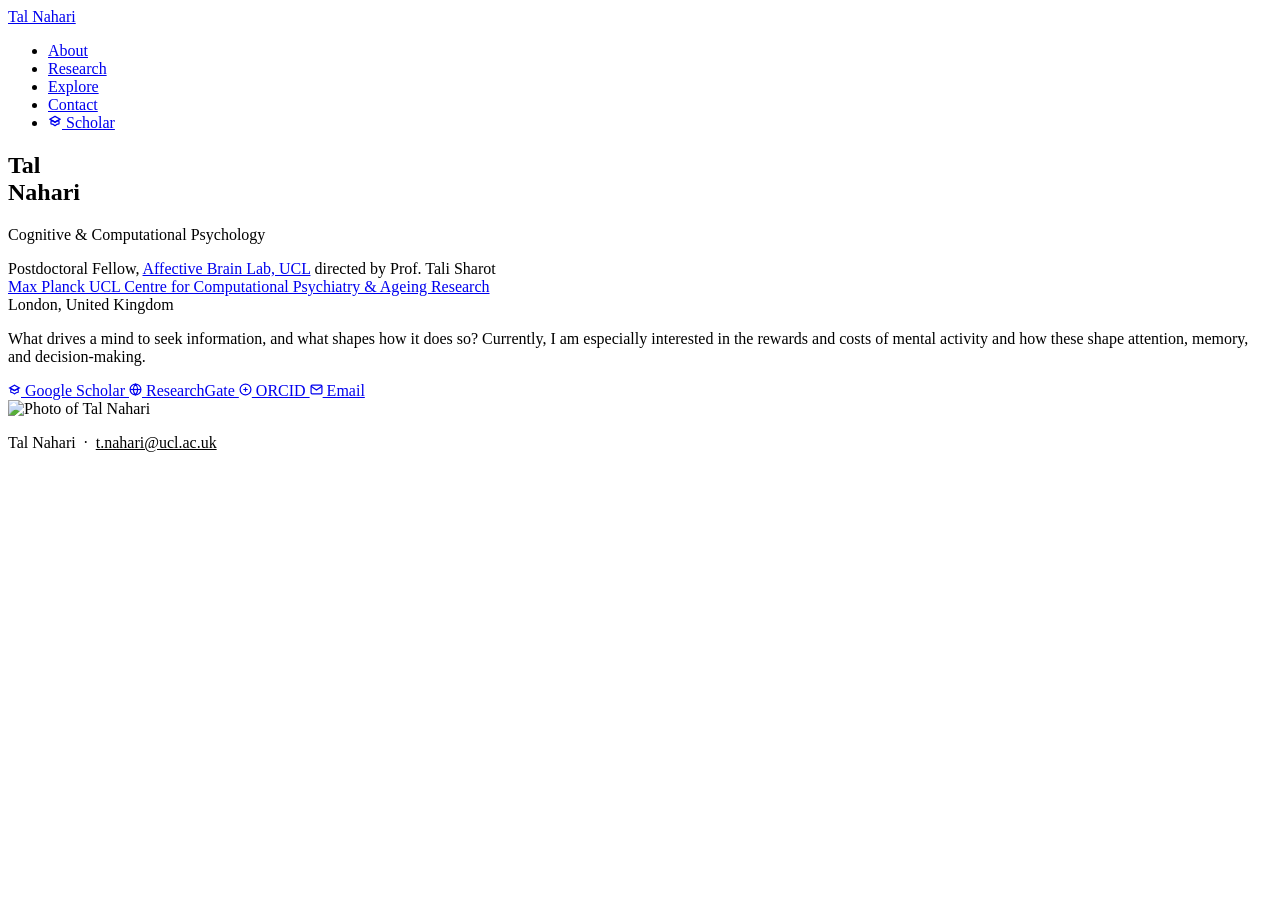
==== index.html @ 0ed112f7 "Add files via upload" ====
<!DOCTYPE html>
<html lang="en">
<head>
  <meta charset="UTF-8" />
  <meta name="viewport" content="width=device-width, initial-scale=1.0" />
  <title>Tal Nahari — Cognitive Neuroscience</title>
  <meta name="description" content="Tal Nahari — Postdoctoral Fellow in Cognitive & Computational Neuroscience at the Max Planck UCL Centre, Affective Brain Lab." />
  <link rel="stylesheet" href="style.css" />
</head>
<body>

  <!-- NAV -->
  <nav class="nav">
    <div class="nav-inner">
      <a href="index.html" class="nav-brand">Tal Nahari</a>
      <ul class="nav-links">
        <li><a href="index.html" class="active">About</a></li>
        <li><a href="research.html">Research</a></li>
        <li><a href="fun.html">Explore</a></li>
        <li><a href="contact.html">Contact</a></li>
        <li>
          <a href="https://scholar.google.com/citations?user=2rUbAiMAAAAJ&hl=en" target="_blank" rel="noopener" class="scholar-link">
            <svg width="14" height="14" viewBox="0 0 24 24" fill="none" stroke="currentColor" stroke-width="2.2" stroke-linecap="round" stroke-linejoin="round"><path d="M12 14l9-5-9-5-9 5 9 5z"/><path d="M12 14l6.16-3.422a12.083 12.083 0 01.665 6.479A11.952 11.952 0 0012 20.055a11.952 11.952 0 00-6.824-2.998 12.078 12.078 0 01.665-6.479L12 14z"/></svg>
            Scholar
          </a>
        </li>
      </ul>
    </div>
  </nav>

  <!-- MAIN -->
  <main class="page">

    <!-- HERO -->
    <section class="hero">
      <div class="hero-text">
        <p class="greeting"></p>
        <h1>Tal<br>Nahari</h1>
        <p class="title">Cognitive &amp; Computational Psychology</p>

        <p class="affil-line">
          Postdoctoral Fellow, <a href="https://affectivebrain.com/?page_id=7179" target="_blank" rel="noopener">Affective Brain Lab, UCL</a> directed by Prof. Tali Sharot<br>
          <a href="https://www.mps-ucl-centre.mpg.de/person/131955" target="_blank" rel="noopener">Max Planck UCL Centre for Computational Psychiatry &amp; Ageing Research</a><br>
          London, United Kingdom
        </p>

        <p class="bio">
          What drives a mind to seek information, and what shapes how it does so?
          Currently, I am especially interested in the rewards and costs of mental activity and how these shape attention, memory, and decision-making.
        </p>

        <div class="academic-links">
          <a href="https://scholar.google.com/citations?user=2rUbAiMAAAAJ&hl=en" target="_blank" rel="noopener" class="alink">
            <svg width="13" height="13" viewBox="0 0 24 24" fill="none" stroke="currentColor" stroke-width="2.2"><path d="M12 14l9-5-9-5-9 5 9 5z"/><path d="M12 14l6.16-3.422a12.083 12.083 0 01.665 6.479A11.952 11.952 0 0012 20.055a11.952 11.952 0 00-6.824-2.998 12.078 12.078 0 01.665-6.479L12 14z"/></svg>
            Google Scholar
          </a>
          <a href="https://www.researchgate.net/profile/Tal-Nahari" target="_blank" rel="noopener" class="alink">
            <svg width="13" height="13" viewBox="0 0 24 24" fill="none" stroke="currentColor" stroke-width="2.2"><circle cx="12" cy="12" r="10"/><line x1="2" y1="12" x2="22" y2="12"/><path d="M12 2a15.3 15.3 0 0 1 4 10 15.3 15.3 0 0 1-4 10 15.3 15.3 0 0 1-4-10 15.3 15.3 0 0 1 4-10z"/></svg>
            ResearchGate
          </a>
          <a href="https://orcid.org/0000-0002-9648-8674" target="_blank" rel="noopener" class="alink">
            <svg width="13" height="13" viewBox="0 0 24 24" fill="none" stroke="currentColor" stroke-width="2.2"><circle cx="12" cy="12" r="10"/><path d="M8 12h8M12 8v8"/></svg>
            ORCID
          </a>
          <a href="mailto:t.nahari@ucl.ac.uk" class="alink">
            <svg width="13" height="13" viewBox="0 0 24 24" fill="none" stroke="currentColor" stroke-width="2.2"><path d="M4 4h16c1.1 0 2 .9 2 2v12c0 1.1-.9 2-2 2H4c-1.1 0-2-.9-2-2V6c0-1.1.9-2 2-2z"/><polyline points="22,6 12,13 2,6"/></svg>
            Email
          </a>
        </div>
      </div>

      <div class="hero-img">
        <img src="http://affectivebrain.com/wp-content/uploads/2023/09/TalNahari2.jpg" alt="Photo of Tal Nahari" />
      </div>
    </section>

    <!-- EDUCATION -->
    <!-- <section class="awards-section">
      <h2 class="section-title">Education</h2>
      <div class="awards-grid">
        <div class="award-row">
          <span class="award-year">2023</span>
          <span class="award-text">
            <strong>PhD, Cognitive and Brain Sciences</strong> — The Hebrew University of Jerusalem<br>
            <span style="font-size:0.84rem;color:var(--muted)">Supervised by Dr. Eran Eldar &amp; Prof. Yoni Pertzov</span>
          </span>
        </div>
        <div class="award-row">
          <span class="award-year">2017</span>
          <span class="award-text">
            <strong>Accelerated MA (with honours), Cognitive Sciences</strong> — The Hebrew University of Jerusalem<br>
            <span style="font-size:0.84rem;color:var(--muted)">Supervised by Prof. Ran Hassin</span>
          </span>
        </div>
        <div class="award-row">
          <span class="award-year">2015</span>
          <span class="award-text">
            <strong>BA, Cognitive Sciences &amp; Psychology</strong> — The Hebrew University of Jerusalem
          </span>
        </div>
      </div>
    </section> -->

    <!-- AWARDS -->
    <!-- <section class="awards-section">
      <h2 class="section-title">Honours &amp; Awards</h2>
      <div class="awards-grid">
        <div class="award-row">
          <span class="award-year">2023</span>
          <span class="award-text">Postdoctoral fellowship for promising women, The Hebrew University of Jerusalem</span>
        </div>
        <div class="award-row">
          <span class="award-year">2023</span>
          <span class="award-text">Schlomiuk Prize for Excellence — PhD Dissertation</span>
        </div>
        <div class="award-row">
          <span class="award-year">2019</span>
          <span class="award-text">Azrieli Fellowship, Azrieli Foundation</span>
        </div>
        <div class="award-row">
          <span class="award-year">2019</span>
          <span class="award-text">Hebrew University President's Scholarship</span>
        </div>
        <div class="award-row">
          <span class="award-year">2017</span>
          <span class="award-text">Dean's List for Excellence in MA Studies</span>
        </div>
        <div class="award-row">
          <span class="award-year">2016</span>
          <span class="award-text">Dean's List for Excellence in MA Studies &amp; Faculty Prize</span>
        </div>
        <div class="award-row">
          <span class="award-year">2014</span>
          <span class="award-text">Prize for Social Involvement, Cognitive Sciences Department</span>
        </div>
      </div>
    </section> -->

  </main>

  <footer>
    <p>Tal Nahari &nbsp;·&nbsp; <a href="mailto:t.nahari@ucl.ac.uk" style="color:var(--accent)">t.nahari@ucl.ac.uk</a></p>
  </footer>

</body>
</html>
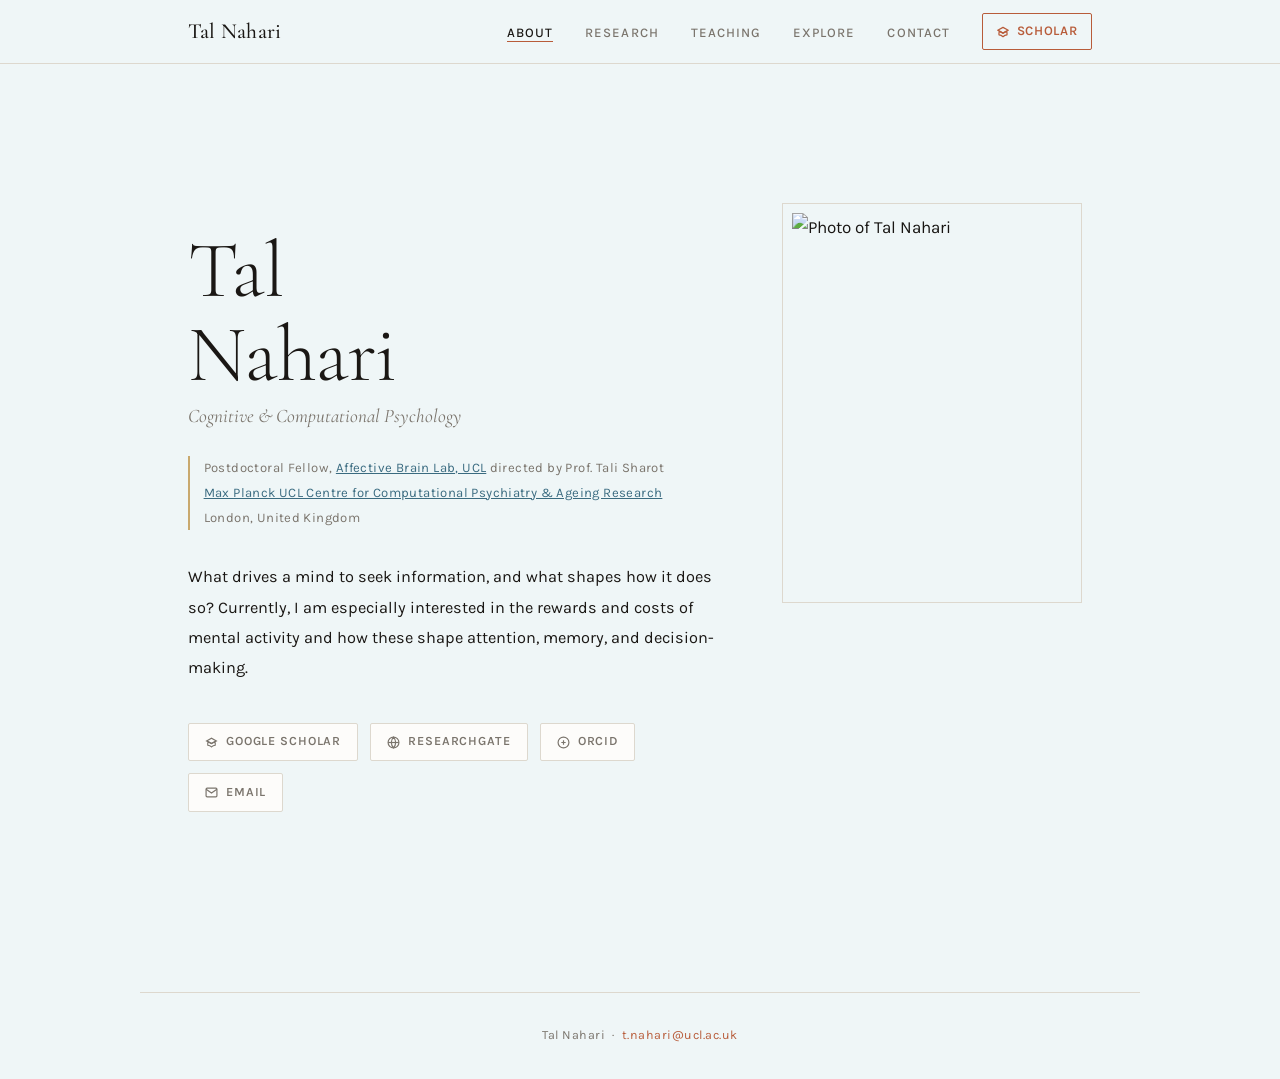
==== commit ea1aa278: "Update index.html" ====
--- a/index.html
+++ b/index.html
@@ -16,6 +16,7 @@
       <ul class="nav-links">
         <li><a href="index.html" class="active">About</a></li>
         <li><a href="research.html">Research</a></li>
+        <li><a href="teaching.html">Teaching</a></li>
         <li><a href="fun.html">Explore</a></li>
         <li><a href="contact.html">Contact</a></li>
         <li>
--- a/style.css
+++ b/style.css
@@ -0,0 +1,572 @@
+/* ============================================
+   TAL NAHARI — Personal Academic Website
+   ============================================ */
+
+@import url('https://fonts.googleapis.com/css2?family=Cormorant+Garamond:ital,wght@0,300;0,400;0,500;0,600;1,300;1,400;1,500&family=Karla:ital,wght@0,300;0,400;0,500;0,600;1,300&display=swap');
+
+/* ---- Reset & Base ---- */
+*, *::before, *::after { box-sizing: border-box; margin: 0; padding: 0; }
+
+:root {
+  --bg:       #eff6f7;
+  --bg2:      #EEEAE2;
+  --white:    #FDFCFA;
+  --text:     #1A1714;
+  --muted:    #7A746C;
+  --border:   #DDD8CE;
+  --accent:   #B85C3A;
+  --accent-h: #9B4728;
+  --teal:     #3A6B80;
+  --sage:     #537A5A;
+  --sand:     #C9A96E;
+
+  /* --bg:       #abeff8;
+  --bg2:      #abe8f5;
+  --white:    #FCFEFE;
+
+  --text:     #142126;
+  --muted:    #61727A;
+  --border:   #C9D7DC;
+
+  --accent:   #3A6B80;
+  --accent-h: #2E586A;
+
+  --teal:     #2F6175;
+  --sage:     #5F7F7B;
+  --sand:     #B8A17A; */
+
+  --font-display: 'Cormorant Garamond', Georgia, serif;
+  --font-body:    'Karla', system-ui, sans-serif;
+
+  --nav-h: 64px;
+  --max-w: 1000px;
+  --gap:   clamp(1.5rem, 4vw, 3rem);
+}
+
+html { scroll-behavior: smooth; }
+
+body {
+  background: var(--bg);
+  color: var(--text);
+  font-family: var(--font-body);
+  font-size: clamp(15px, 1.8vw, 17px);
+  line-height: 1.75;
+  -webkit-font-smoothing: antialiased;
+}
+
+a { color: inherit; text-decoration: none; }
+img { max-width: 100%; display: block; }
+ul { list-style: none; }
+
+/* ---- NAV ---- */
+.nav {
+  position: sticky; top: 0; z-index: 100;
+  background: var(--bg);
+  border-bottom: 1px solid var(--border);
+  height: var(--nav-h);
+}
+.nav-inner {
+  max-width: var(--max-w);
+  margin: 0 auto;
+  padding: 0 var(--gap);
+  height: 100%;
+  display: flex;
+  align-items: center;
+  justify-content: space-between;
+}
+.nav-brand {
+  font-family: var(--font-display);
+  font-size: 1.35rem;
+  font-weight: 500;
+  letter-spacing: 0.01em;
+  color: var(--text);
+  transition: color .2s;
+}
+.nav-brand:hover { color: var(--accent); }
+
+.nav-links {
+  display: flex;
+  align-items: center;
+  gap: 2rem;
+}
+.nav-links a {
+  font-size: 0.82rem;
+  font-weight: 500;
+  letter-spacing: 0.08em;
+  text-transform: uppercase;
+  color: var(--muted);
+  transition: color .2s;
+  position: relative;
+  padding-bottom: 2px;
+}
+.nav-links a::after {
+  content: '';
+  position: absolute;
+  bottom: 0; left: 0;
+  width: 0; height: 1px;
+  background: var(--accent);
+  transition: width .25s ease;
+}
+.nav-links a:hover,
+.nav-links a.active {
+  color: var(--text);
+}
+.nav-links a:hover::after,
+.nav-links a.active::after { width: 100%; }
+
+.nav-links .scholar-link {
+  display: flex;
+  align-items: center;
+  gap: 0.4rem;
+  color: var(--accent);
+  font-weight: 600;
+  letter-spacing: 0.05em;
+  padding: 0.35rem 0.85rem;
+  border: 1px solid var(--accent);
+  border-radius: 2px;
+  transition: background .2s, color .2s;
+}
+.nav-links .scholar-link::after { display: none; }
+.nav-links .scholar-link:hover {
+  background: var(--accent);
+  color: var(--white);
+}
+
+/* ---- PAGE WRAPPER ---- */
+.page {
+  max-width: var(--max-w);
+  margin: 0 auto;
+  padding: clamp(2.5rem, 6vw, 5rem) var(--gap);
+}
+
+/* ---- PAGE HEADER ---- */
+.page-header {
+  margin-bottom: 3rem;
+  padding-bottom: 1.5rem;
+  border-bottom: 1px solid var(--border);
+}
+.page-header .eyebrow {
+  font-size: 0.72rem;
+  letter-spacing: 0.15em;
+  text-transform: uppercase;
+  color: var(--accent);
+  font-weight: 600;
+  margin-bottom: 0.5rem;
+}
+.page-header h1 {
+  font-family: var(--font-display);
+  font-size: clamp(2.4rem, 5vw, 3.5rem);
+  font-weight: 400;
+  line-height: 1.15;
+  letter-spacing: -0.01em;
+}
+
+/* ---- HOME / HERO ---- */
+.hero {
+  display: grid;
+  grid-template-columns: 1fr 300px;
+  gap: 4rem;
+  align-items: start;
+  padding-top: clamp(2.5rem, 6vw, 4.5rem);
+}
+.hero-text .greeting {
+  font-size: 0.75rem;
+  letter-spacing: 0.15em;
+  text-transform: uppercase;
+  color: var(--accent);
+  font-weight: 600;
+  margin-bottom: 1rem;
+}
+.hero-text h1 {
+  font-family: var(--font-display);
+  font-size: clamp(3rem, 7vw, 5rem);
+  font-weight: 300;
+  line-height: 1.05;
+  letter-spacing: -0.02em;
+  margin-bottom: 0.4rem;
+}
+.hero-text .title {
+  font-family: var(--font-display);
+  font-size: 1.2rem;
+  color: var(--muted);
+  font-style: italic;
+  margin-bottom: 1.6rem;
+  line-height: 1.4;
+}
+.hero-text .affil-line {
+  font-size: 0.82rem;
+  letter-spacing: 0.03em;
+  color: var(--muted);
+  border-left: 2px solid var(--sand);
+  padding-left: 0.85rem;
+  margin-bottom: 2rem;
+  line-height: 1.9;
+}
+.hero-text .affil-line a { color: var(--teal); text-decoration: underline; }
+.hero-text .bio {
+  font-size: 1.02rem;
+  line-height: 1.85;
+  color: var(--text);
+  max-width: 56ch;
+  margin-bottom: 2.5rem;
+}
+
+.hero-img {
+  position: relative;
+}
+.hero-img img {
+  width: 100%;
+  aspect-ratio: 3/4;
+  object-fit: cover;
+  object-position: top center;
+  filter: grayscale(10%) contrast(1.02);
+  transition: filter .4s;
+}
+.hero-img img:hover { filter: grayscale(0%) contrast(1); }
+.hero-img::before {
+  content: '';
+  position: absolute;
+  top: -10px; left: -10px;
+  right: 10px; bottom: 10px;
+  border: 1px solid var(--border);
+  z-index: -1;
+}
+
+/* Academic links */
+.academic-links {
+  display: flex;
+  flex-wrap: wrap;
+  gap: 0.75rem;
+  margin-bottom: 2.5rem;
+}
+.alink {
+  display: inline-flex;
+  align-items: center;
+  gap: 0.5rem;
+  font-size: 0.78rem;
+  letter-spacing: 0.07em;
+  text-transform: uppercase;
+  font-weight: 600;
+  padding: 0.45rem 1rem;
+  border: 1px solid var(--border);
+  border-radius: 2px;
+  color: var(--muted);
+  transition: all .2s;
+  background: var(--white);
+}
+.alink:hover {
+  border-color: var(--accent);
+  color: var(--accent);
+  background: var(--bg);
+}
+.alink svg { flex-shrink: 0; }
+
+/* Section title */
+.section-title {
+  font-family: var(--font-display);
+  font-size: 1.8rem;
+  font-weight: 400;
+  letter-spacing: -0.01em;
+  margin-bottom: 1.5rem;
+  padding-bottom: 0.75rem;
+  border-bottom: 1px solid var(--border);
+}
+
+/* Awards section */
+.awards-section { margin-top: 3.5rem; }
+.awards-grid {
+  display: grid;
+  gap: 0;
+}
+.award-row {
+  display: grid;
+  grid-template-columns: 70px 1fr;
+  gap: 1rem;
+  padding: 0.8rem 0;
+  border-bottom: 1px solid var(--border);
+  align-items: baseline;
+}
+.award-year {
+  font-size: 0.78rem;
+  font-weight: 600;
+  color: var(--accent);
+  letter-spacing: 0.06em;
+}
+.award-text { font-size: 0.92rem; line-height: 1.5; }
+
+/* ---- RESEARCH PAGE ---- */
+.interests-grid {
+  display: grid;
+  grid-template-columns: repeat(auto-fit, minmax(260px, 1fr));
+  gap: 1.5rem;
+  margin-bottom: 4rem;
+}
+.interest-card {
+  background: var(--white);
+  border: 1px solid var(--border);
+  padding: 1.75rem;
+  border-radius: 2px;
+  position: relative;
+  overflow: hidden;
+  transition: transform .2s, box-shadow .2s;
+}
+.interest-card::before {
+  content: '';
+  position: absolute;
+  top: 0; left: 0;
+  width: 3px; height: 100%;
+  background: var(--accent);
+  transition: width .3s;
+}
+.interest-card:nth-child(2)::before { background: var(--teal); }
+.interest-card:nth-child(3)::before { background: var(--sage); }
+.interest-card:hover { transform: translateY(-3px); box-shadow: 0 8px 30px rgba(0,0,0,0.07); }
+.interest-num {
+  font-family: var(--font-display);
+  font-size: 2.5rem;
+  color: var(--border);
+  line-height: 1;
+  margin-bottom: 0.75rem;
+}
+.interest-card h3 {
+  font-family: var(--font-display);
+  font-size: 1.2rem;
+  font-weight: 500;
+  margin-bottom: 0.5rem;
+}
+.interest-card p { font-size: 0.88rem; color: var(--muted); line-height: 1.6; }
+
+/* Publications */
+.pubs-list { display: grid; gap: 0; }
+.pub-item {
+  padding: 1.5rem 0;
+  border-bottom: 1px solid var(--border);
+  display: grid;
+  grid-template-columns: 70px 1fr;
+  gap: 1.5rem;
+  align-items: start;
+  transition: background .2s;
+}
+.pub-year {
+  font-family: var(--font-display);
+  font-size: 1.4rem;
+  color: var(--accent);
+  font-weight: 300;
+  padding-top: 2px;
+}
+.pub-content .pub-title {
+  font-family: var(--font-display);
+  font-size: 1.1rem;
+  font-weight: 500;
+  line-height: 1.35;
+  margin-bottom: 0.3rem;
+}
+.pub-content .pub-authors {
+  font-size: 0.84rem;
+  color: var(--muted);
+  margin-bottom: 0.25rem;
+  line-height: 1.5;
+}
+.pub-content .pub-authors strong { color: var(--text); }
+.pub-content .pub-journal {
+  font-size: 0.82rem;
+  color: var(--teal);
+  font-style: italic;
+  font-family: var(--font-display);
+}
+.pub-content .pub-doi {
+  display: inline-flex;
+  align-items: center;
+  gap: 0.3rem;
+  margin-top: 0.5rem;
+  font-size: 0.75rem;
+  color: var(--muted);
+  letter-spacing: 0.04em;
+  text-transform: uppercase;
+  transition: color .2s;
+}
+.pub-content .pub-doi:hover { color: var(--accent); }
+.pub-tag {
+  display: inline-block;
+  font-size: 0.68rem;
+  letter-spacing: 0.1em;
+  text-transform: uppercase;
+  background: var(--bg2);
+  color: var(--muted);
+  padding: 0.15rem 0.55rem;
+  border-radius: 1px;
+  margin-right: 0.4rem;
+  margin-top: 0.4rem;
+}
+
+/* ---- FUN / EXPLORE PAGE ---- */
+.fun-intro {
+  font-family: var(--font-display);
+  font-size: 1.15rem;
+  font-style: italic;
+  color: var(--muted);
+  max-width: 60ch;
+  margin-bottom: 4rem;
+  line-height: 1.8;
+}
+.viz-section {
+  margin-bottom: 5rem;
+}
+.viz-title {
+  font-family: var(--font-display);
+  font-size: 1.6rem;
+  font-weight: 400;
+  margin-bottom: 0.4rem;
+}
+.viz-subtitle {
+  font-size: 0.82rem;
+  color: var(--muted);
+  letter-spacing: 0.04em;
+  margin-bottom: 1.75rem;
+}
+
+/* Wordcloud */
+#wordcloud-canvas {
+  width: 100%;
+  max-width: 860px;
+  height: 420px;
+  border: 1px solid var(--border);
+  background: var(--white);
+  border-radius: 2px;
+}
+
+/* Paper palette */
+.palette-grid {
+  display: grid;
+  grid-template-columns: repeat(auto-fill, minmax(280px, 1fr));
+  gap: 1rem;
+}
+.palette-card {
+  border: 1px solid var(--border);
+  border-radius: 2px;
+  overflow: hidden;
+  background: var(--white);
+  transition: transform .2s, box-shadow .2s;
+  cursor: default;
+}
+.palette-card:hover {
+  transform: translateY(-3px);
+  box-shadow: 0 10px 30px rgba(0,0,0,0.08);
+}
+.palette-swatches {
+  display: flex;
+  height: 60px;
+}
+.swatch { flex: 1; }
+.palette-info {
+  padding: 1rem 1.1rem;
+}
+.palette-info .p-year {
+  font-size: 0.72rem;
+  letter-spacing: 0.12em;
+  text-transform: uppercase;
+  color: var(--muted);
+  margin-bottom: 0.2rem;
+}
+.palette-info .p-title {
+  font-family: var(--font-display);
+  font-size: 0.98rem;
+  font-weight: 500;
+  line-height: 1.3;
+  margin-bottom: 0.3rem;
+}
+.palette-info .p-journal {
+  font-size: 0.78rem;
+  color: var(--muted);
+  font-style: italic;
+  font-family: var(--font-display);
+}
+
+/* Timeline */
+#timeline-container {
+  overflow-x: auto;
+  padding: 1rem 0;
+}
+.timeline-wrap {
+  min-width: 640px;
+}
+
+/* ---- CONTACT PAGE ---- */
+.contact-grid {
+  display: grid;
+  grid-template-columns: 1fr 1fr;
+  gap: 4rem;
+  align-items: start;
+}
+.contact-block h3 {
+  font-family: var(--font-display);
+  font-size: 1.3rem;
+  font-weight: 400;
+  margin-bottom: 1.2rem;
+  padding-bottom: 0.6rem;
+  border-bottom: 1px solid var(--border);
+}
+.contact-line {
+  display: flex;
+  align-items: flex-start;
+  gap: 0.75rem;
+  padding: 0.7rem 0;
+  border-bottom: 1px solid var(--border);
+  font-size: 0.92rem;
+}
+.contact-line svg { margin-top: 3px; flex-shrink: 0; color: var(--accent); }
+.contact-line a { color: var(--teal); transition: color .2s; }
+.contact-line a:hover { color: var(--accent); }
+.profile-links-list { display: grid; gap: 0.75rem; margin-top: 1rem; }
+.profile-link {
+  display: flex;
+  align-items: center;
+  gap: 0.75rem;
+  padding: 0.85rem 1.1rem;
+  border: 1px solid var(--border);
+  border-radius: 2px;
+  background: var(--white);
+  font-size: 0.85rem;
+  font-weight: 500;
+  transition: all .2s;
+  color: var(--text);
+}
+.profile-link:hover {
+  border-color: var(--accent);
+  background: var(--bg);
+  color: var(--accent);
+}
+.profile-link .pl-label { flex: 1; }
+.profile-link .pl-arrow { color: var(--muted); font-size: 1rem; }
+.profile-link:hover .pl-arrow { color: var(--accent); }
+
+/* ---- FOOTER ---- */
+footer {
+  border-top: 1px solid var(--border);
+  padding: 2rem var(--gap);
+  text-align: center;
+  font-size: 0.78rem;
+  color: var(--muted);
+  letter-spacing: 0.04em;
+  max-width: var(--max-w);
+  margin: 4rem auto 0;
+}
+
+/* ---- RESPONSIVE ---- */
+@media (max-width: 700px) {
+  .hero {
+    grid-template-columns: 1fr;
+    gap: 2.5rem;
+  }
+  .hero-img { order: -1; max-width: 260px; }
+  .hero-img::before { display: none; }
+  .contact-grid { grid-template-columns: 1fr; gap: 2.5rem; }
+  .pub-item { grid-template-columns: 1fr; gap: 0.3rem; }
+  .pub-year { font-size: 1rem; }
+  .nav-links .scholar-link { display: none; }
+}
+
+@media (max-width: 480px) {
+  .nav-links { gap: 1.1rem; }
+  .nav-links a { font-size: 0.72rem; }
+}
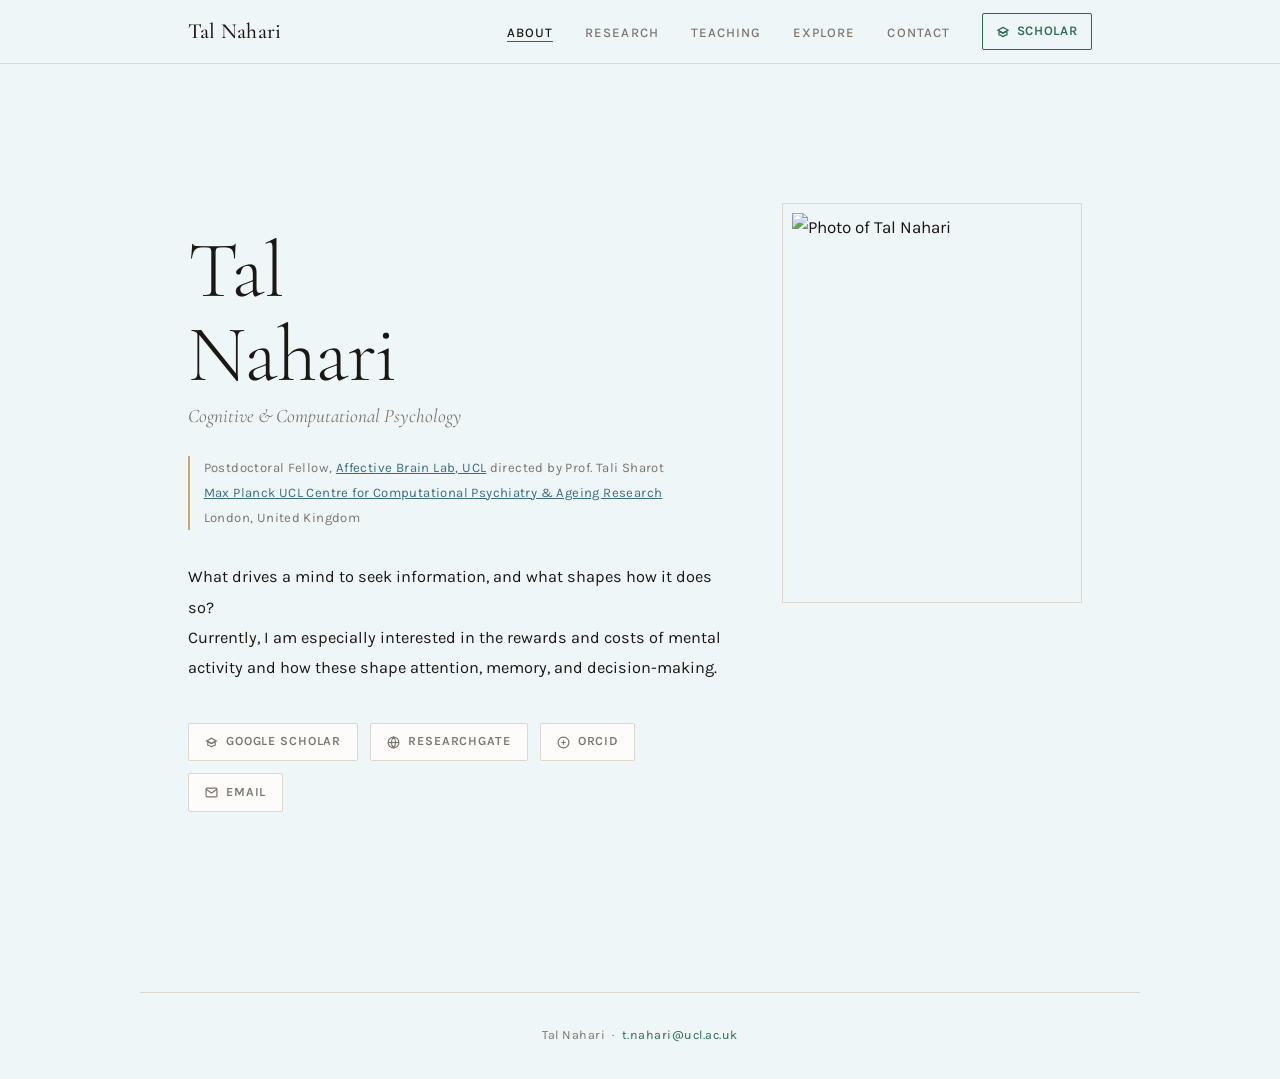
==== commit ed934464: "Update index.html" ====
--- a/index.html
+++ b/index.html
@@ -46,7 +46,7 @@
         </p>
 
         <p class="bio">
-          What drives a mind to seek information, and what shapes how it does so?
+          What drives a mind to seek information, and what shapes how it does so?<br>
           Currently, I am especially interested in the rewards and costs of mental activity and how these shape attention, memory, and decision-making.
         </p>
 
--- a/style.css
+++ b/style.css
@@ -14,8 +14,8 @@
   --text:     #1A1714;
   --muted:    #7A746C;
   --border:   #DDD8CE;
-  --accent:   #B85C3A;
-  --accent-h: #9B4728;
+  --accent:   #2D6A4F;   
+  --accent-h: #1B4332;  
   --teal:     #3A6B80;
   --sage:     #537A5A;
   --sand:     #C9A96E;
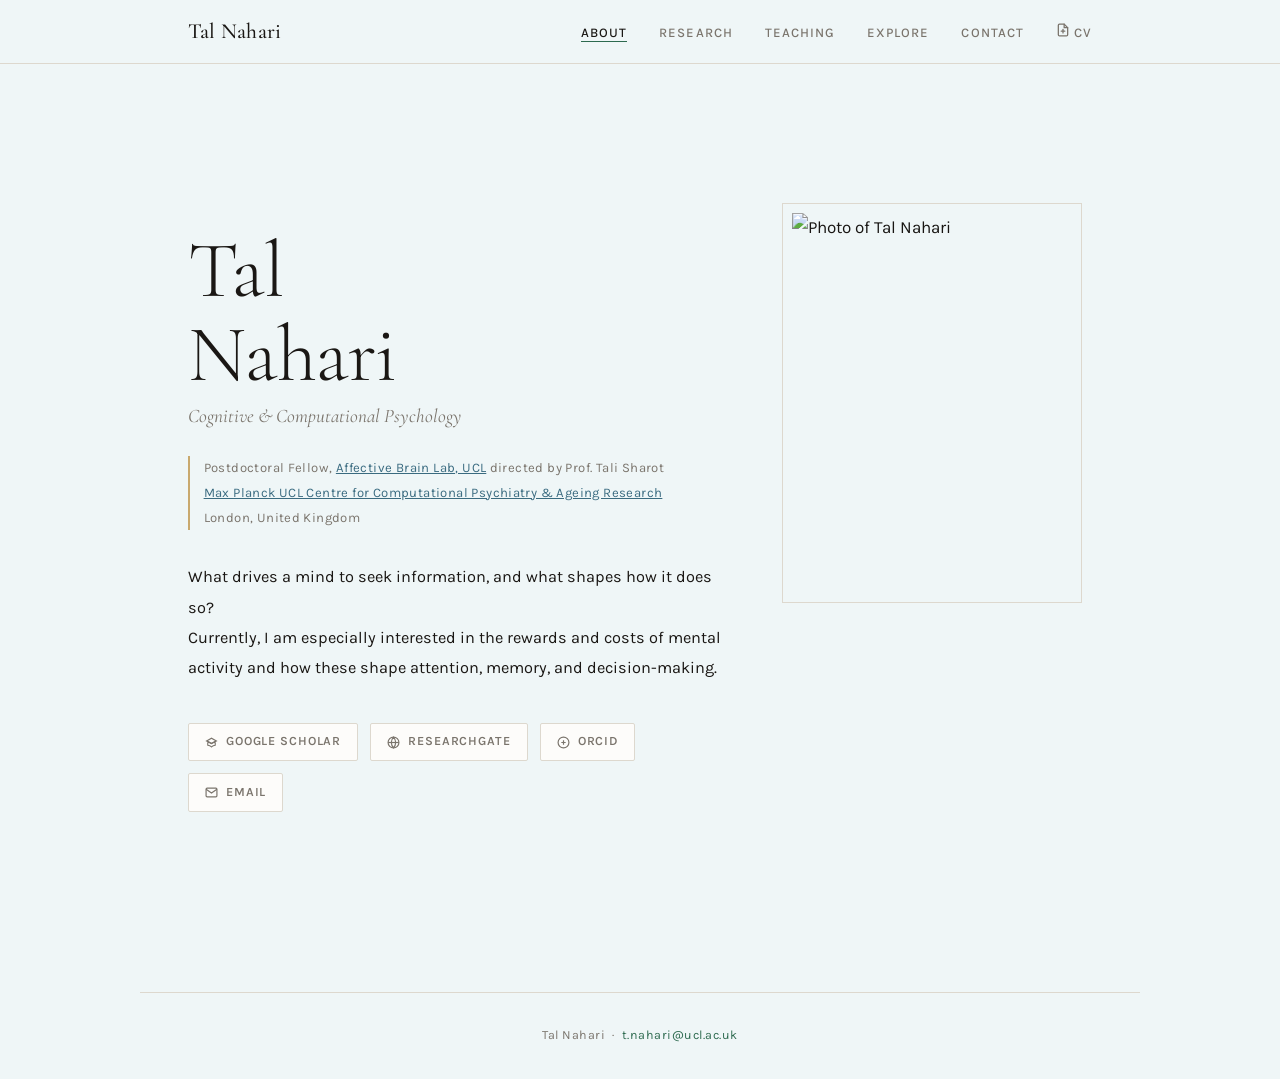
==== commit 30cbff95: "Update index.html" ====
--- a/index.html
+++ b/index.html
@@ -20,9 +20,9 @@
         <li><a href="fun.html">Explore</a></li>
         <li><a href="contact.html">Contact</a></li>
         <li>
-          <a href="https://scholar.google.com/citations?user=2rUbAiMAAAAJ&hl=en" target="_blank" rel="noopener" class="scholar-link">
-            <svg width="14" height="14" viewBox="0 0 24 24" fill="none" stroke="currentColor" stroke-width="2.2" stroke-linecap="round" stroke-linejoin="round"><path d="M12 14l9-5-9-5-9 5 9 5z"/><path d="M12 14l6.16-3.422a12.083 12.083 0 01.665 6.479A11.952 11.952 0 0012 20.055a11.952 11.952 0 00-6.824-2.998 12.078 12.078 0 01.665-6.479L12 14z"/></svg>
-            Scholar
+          <a href="Nahari_Tal_CV.pdf" download class="cv-link">
+            <svg width="14" height="14" viewBox="0 0 24 24" fill="none" stroke="currentColor" stroke-width="2.2" stroke-linecap="round" stroke-linejoin="round"><path d="M14 2H6a2 2 0 0 0-2 2v16a2 2 0 0 0 2 2h12a2 2 0 0 0 2-2V8z"/><polyline points="14 2 14 8 20 8"/><line x1="12" y1="11" x2="12" y2="17"/><line x1="9" y1="14" x2="15" y2="14"/></svg>
+            CV
           </a>
         </li>
       </ul>
